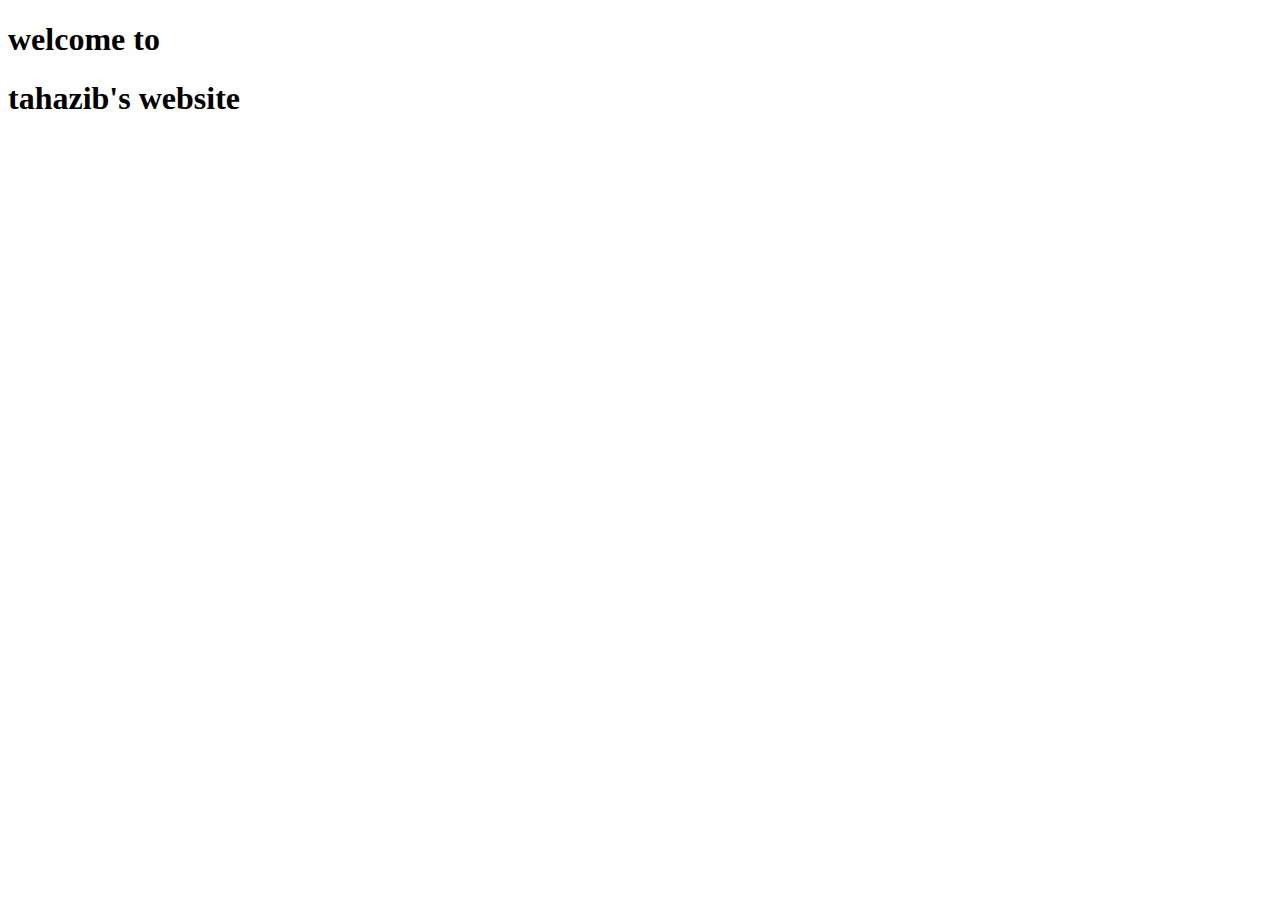
==== index.html @ 4a3f47f8 "new line" ====
<!DOCTYPE html>
<html lang="en">
<head>
    <meta charset="UTF-8">
    <meta http-equiv="X-UA-Compatible" content="IE=edge">
    <meta name="viewport" content="width=device-width, initial-scale=1.0">
    <title>tahazib website</title>
     <link rel="preconnect" href="https://fonts.googleapis.com">
     <link rel="preconnect" href="https://fonts.gstatic.com" crossorigin>
     <link href="https://fonts.googleapis.com/css2?family=Patrick+Hand&display=swap" rel="stylesheet">
</head>
<body>
    <h1>welcome to</h1>
    <h1><span class="namecolor" >tahazib's</span> website</h1>
</body>
</html>
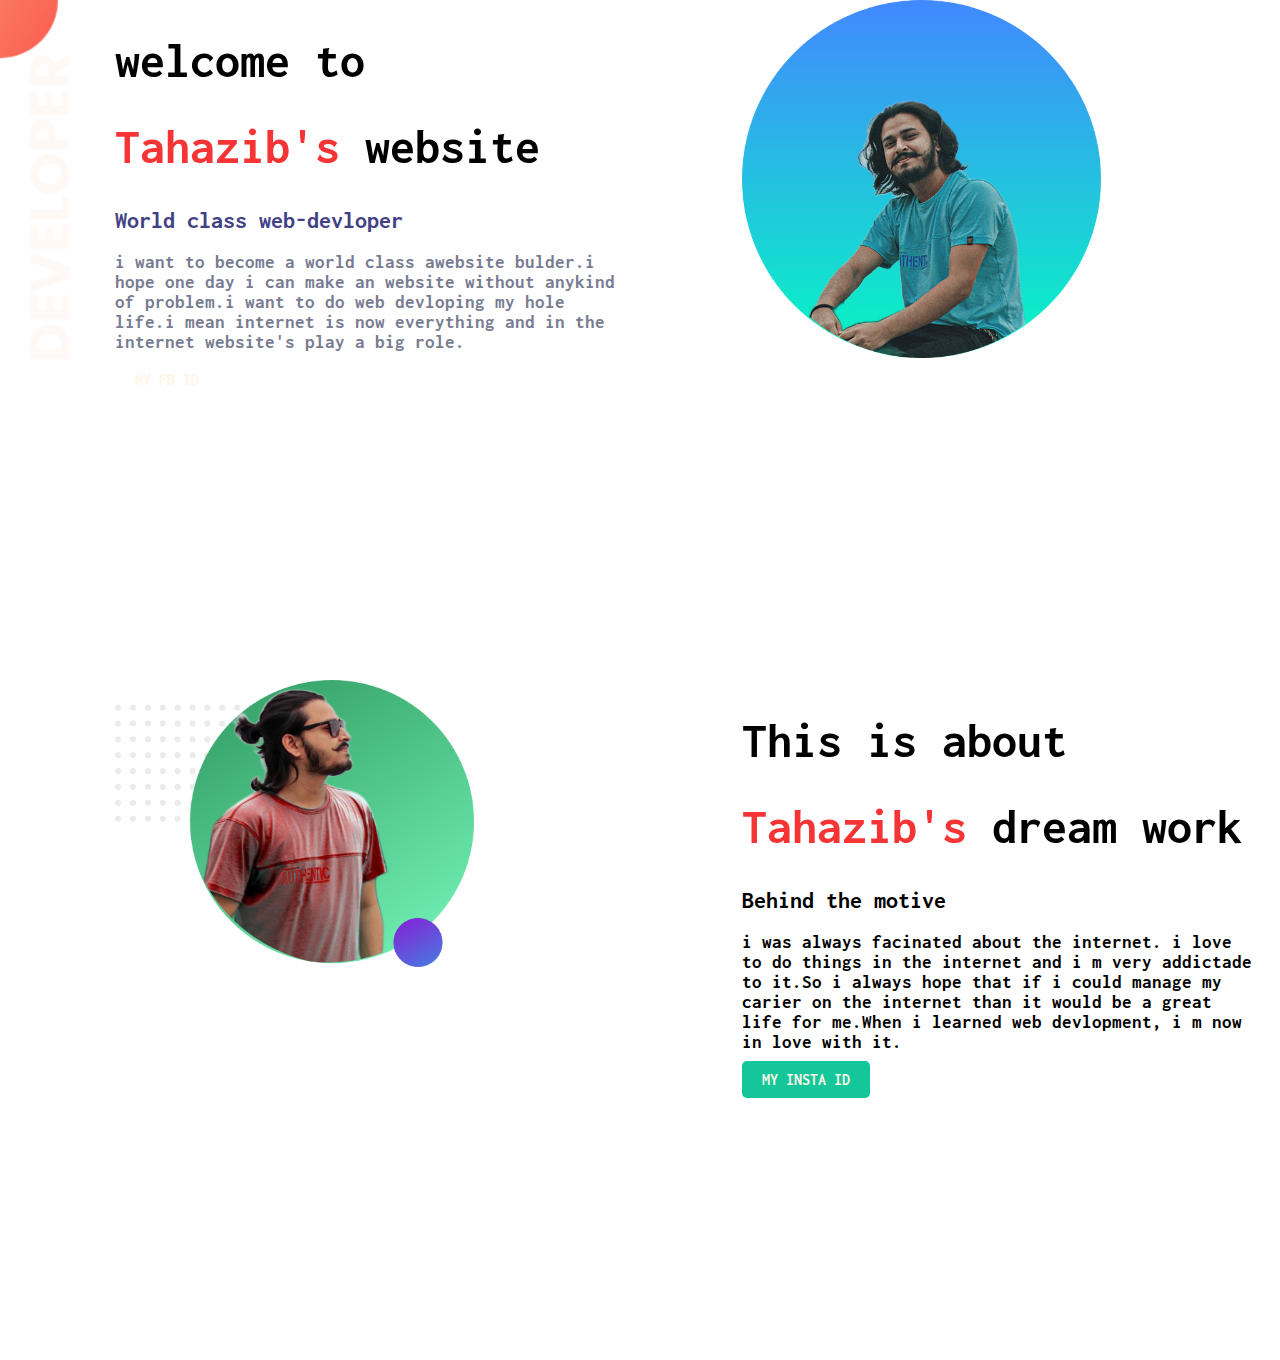
==== commit c055f408: "new push" ====
--- a/index.html
+++ b/index.html
@@ -1,16 +1,46 @@
-<!DOCTYPE html>
-<html lang="en">
-<head>
-    <meta charset="UTF-8">
-    <meta http-equiv="X-UA-Compatible" content="IE=edge">
-    <meta name="viewport" content="width=device-width, initial-scale=1.0">
-    <title>tahazib website</title>
-     <link rel="preconnect" href="https://fonts.googleapis.com">
-     <link rel="preconnect" href="https://fonts.gstatic.com" crossorigin>
-     <link href="https://fonts.googleapis.com/css2?family=Patrick+Hand&display=swap" rel="stylesheet">
-</head>
-<body>
-    <h1>welcome to</h1>
-    <h1><span class="namecolor" >tahazib's</span> website</h1>
-</body>
-</html>+    <!DOCTYPE html>
+    <html lang="en">
+    <head>
+            <meta charset="UTF-8">
+            <meta http-equiv="X-UA-Compatible" content="IE=edge">
+            <meta name="viewport" content="width=device-width, initial-scale=1.0">
+            <title>tahazib website</title>
+            <link rel="stylesheet" href="style.css">
+            <link rel="preconnect" href="https://fonts.googleapis.com">
+            <link rel="preconnect" href="https://fonts.gstatic.com" crossorigin>
+            <link href="https://fonts.googleapis.com/css2?family=Inconsolata:wght@200&display=swap" rel="stylesheet">
+        </head>
+    <body>
+            <section class="top-banner">
+                <div class="half-width">   
+                    <h1>welcome to</h1>
+                    <h1><span class="namecolor" >Tahazib's</span> website</h1>
+                    <h2><span class="testing" >World class web-devloper</span></h2>
+                    <h3 class="ppp"> i want to become a world class awebsite bulder.i hope one day i can make an website without anykind of problem.i want to do web devloping my hole life.i mean internet is now everything and in the internet website's play a big role.</h3> 
+                    <a class="button" target="_blank" href="https://www.facebook.com/mdtahaziburrahman.santo">MY FB ID</a>
+                </div>
+                    
+            
+            <div class="half-width">
+                <img src="images/profile.png" alt="">
+            </div>
+        </section>
+        <section class="dream work">
+            <div class="half-width">
+                <img src="images/profile2.png" alt="">
+
+            </div>
+            <div class="half-width">
+                <h1> This is about</h1> 
+                <h1> <span class="namecolor" >Tahazib's</span> dream work</h1>
+                <h2>Behind the motive</h2>
+                <h3> i was always facinated about the internet. i love to do things in the internet and i m very addictade to it.So i always hope that if i could manage my carier on the internet than it would be a great life for me.When i learned web devlopment, i m now in love with it. 
+                </h3>
+
+                <a class="button2" target="_blank"   href="https://www.instagram.com/tahazib_santo/">MY INSTA ID </a>
+
+            </div>
+
+        </section>
+    </body>
+    </html>--- a/style.css
+++ b/style.css
@@ -0,0 +1,57 @@
+body{
+    font-family: 'Inconsolata', monospace;
+    font-weight:500;
+    margin: 0px;
+}
+
+h1{
+    font-size: 50px;
+}
+.namecolor{
+    color: rgba(243, 13, 13, 0.836);
+}
+.testing{
+    color: rgb(66, 65, 133);
+}
+.ppp{
+    color: rgb(120, 124, 146);
+}
+.half-width{
+    width: 40%;
+    float: left;
+    margin-left:6%;
+    padding-left:3%;
+}
+.half-width img{
+    width:70%;
+}
+.top-banner{
+    background-image: url("images/top-banner.png");
+    background-repeat: no-repeat;
+}
+section{
+    height:600px;
+    padding-bottom:80px ;
+}
+section{
+
+}
+.button{
+    text-decoration: none;
+    background-image: linear-gradient(yellow red);
+    padding:10px 20px;
+    border-radius:5px;
+    color: oldlace;
+    font-weight: 700;
+}
+.button2{
+    text-decoration: none;
+    background-color: rgb(19, 199, 154);
+    padding:10px 20px;
+    border-radius:5px;
+    color: oldlace;
+    font-weight: 700;
+}
+.dream work{
+    background-image: url("images/dream-bg.png");
+}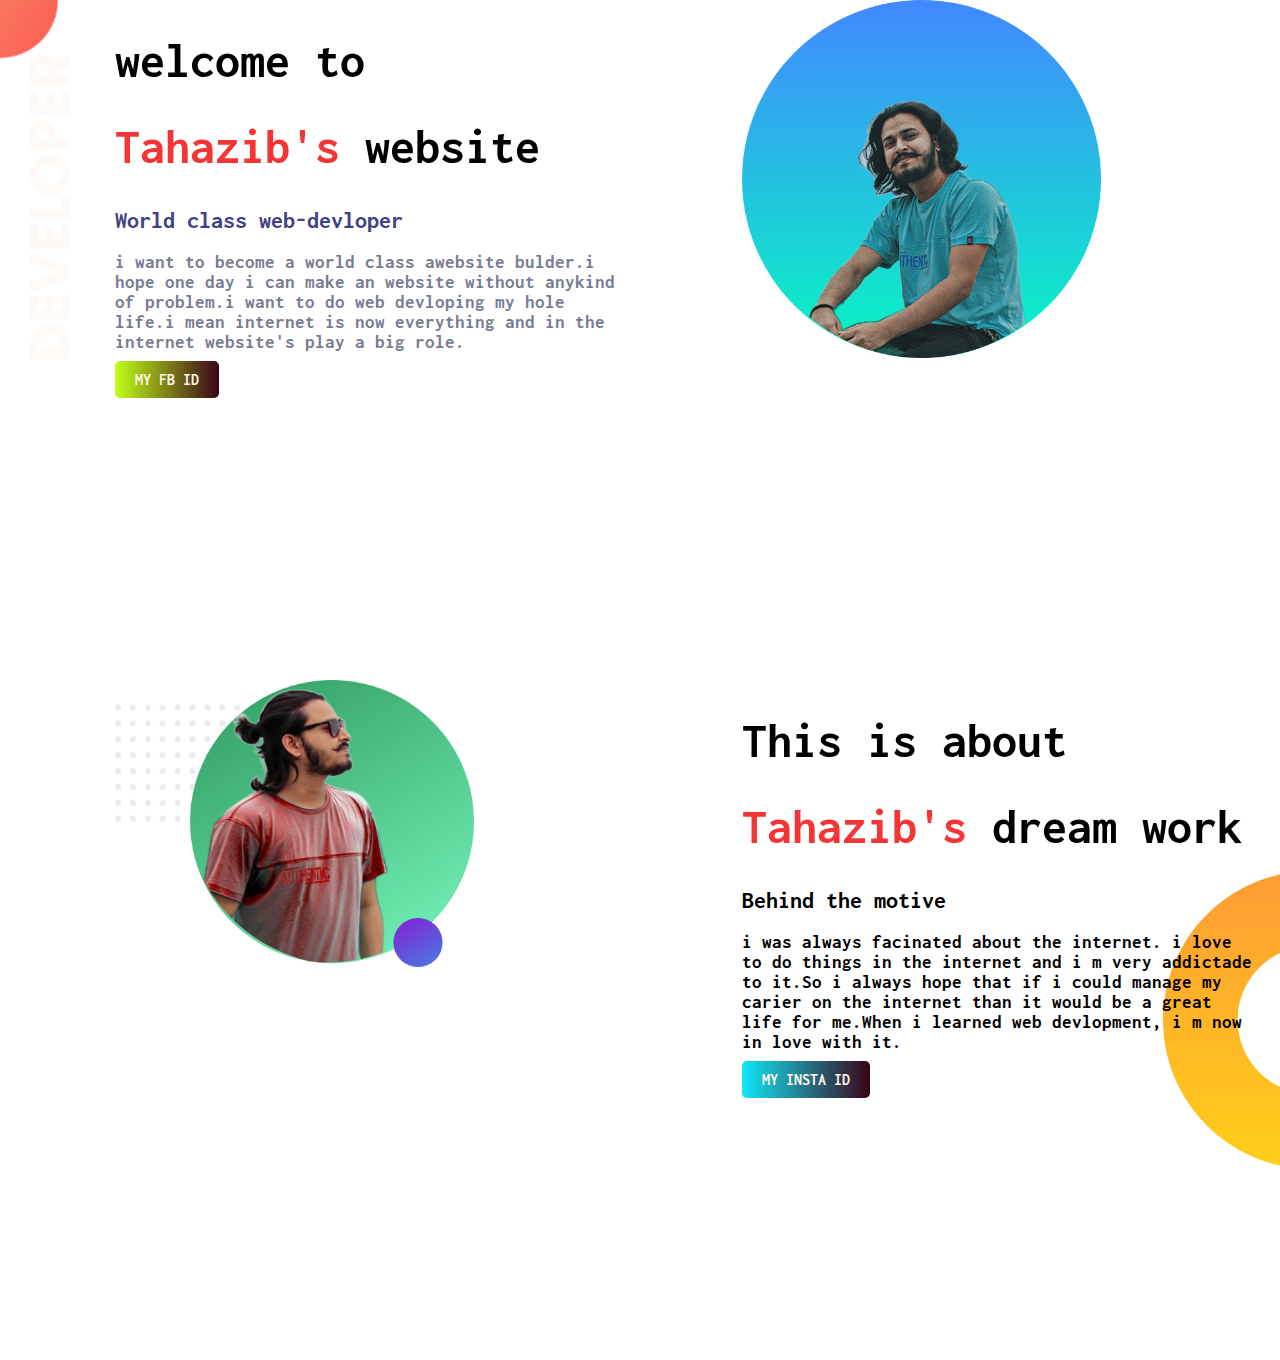
==== commit a76846e9: "last push" ====
--- a/index.html
+++ b/index.html
@@ -25,7 +25,7 @@
                 <img src="images/profile.png" alt="">
             </div>
         </section>
-        <section class="dream work">
+        <section class="dream-work">
             <div class="half-width">
                 <img src="images/profile2.png" alt="">
 
--- a/style.css
+++ b/style.css
@@ -1,57 +1,63 @@
-body{
-    font-family: 'Inconsolata', monospace;
-    font-weight:500;
-    margin: 0px;
-}
+    body{
+        font-family: 'Inconsolata', monospace;
+        font-weight:500;
+        margin: 0px;
+    }
 
-h1{
-    font-size: 50px;
-}
-.namecolor{
-    color: rgba(243, 13, 13, 0.836);
-}
-.testing{
-    color: rgb(66, 65, 133);
-}
-.ppp{
-    color: rgb(120, 124, 146);
-}
-.half-width{
-    width: 40%;
-    float: left;
-    margin-left:6%;
-    padding-left:3%;
-}
-.half-width img{
-    width:70%;
-}
-.top-banner{
-    background-image: url("images/top-banner.png");
-    background-repeat: no-repeat;
-}
-section{
-    height:600px;
-    padding-bottom:80px ;
-}
-section{
-
-}
-.button{
-    text-decoration: none;
-    background-image: linear-gradient(yellow red);
-    padding:10px 20px;
-    border-radius:5px;
-    color: oldlace;
-    font-weight: 700;
-}
-.button2{
-    text-decoration: none;
-    background-color: rgb(19, 199, 154);
-    padding:10px 20px;
-    border-radius:5px;
-    color: oldlace;
-    font-weight: 700;
-}
-.dream work{
-    background-image: url("images/dream-bg.png");
-}+    h1{
+        font-size: 50px;
+    }
+    .namecolor{
+        color: rgba(243, 13, 13, 0.836);
+    }
+    .testing{
+        color: rgb(66, 65, 133);
+    }
+    .ppp{
+        color: rgb(120, 124, 146);
+    }
+    .half-width{
+        width: 40%;
+        float: left;
+        margin-left:6%;
+        padding-left:3%;
+    }
+    .half-width img{
+        width:70%;
+    }
+    .top-banner{
+        background-image: url("images/top-banner.png");
+        background-repeat: no-repeat;
+    }
+    section{
+        height:600px;
+        padding-bottom:80px ;
+    }
+    .button{
+        text-decoration: none;
+        background-image: linear-gradient(to right,#c1ff17 , #3a0318);
+        padding:10px 20px;
+        border-radius:5px;
+        color: oldlace;
+        font-weight: 700;
+        transition: 1s;
+    }
+    .button2{
+        text-decoration: none;
+        background-image: linear-gradient(to right,#0fe7f7 , #3a0318);
+        padding:10px 20px;
+        border-radius:5px;
+        color: oldlace;
+        font-weight: 700;
+    }
+    .dream-work{
+        background-image: url("images/dream-bg.png");
+        background-repeat: no-repeat;
+        background-position: right;
+    }
+    .button:hover{
+        background-image: linear-gradient(to right,#dd0b7f , #26db0e);
+    }
+    .button2:hover{
+        background-image: linear-gradient(to right,#08868f , #7952c2);
+    }
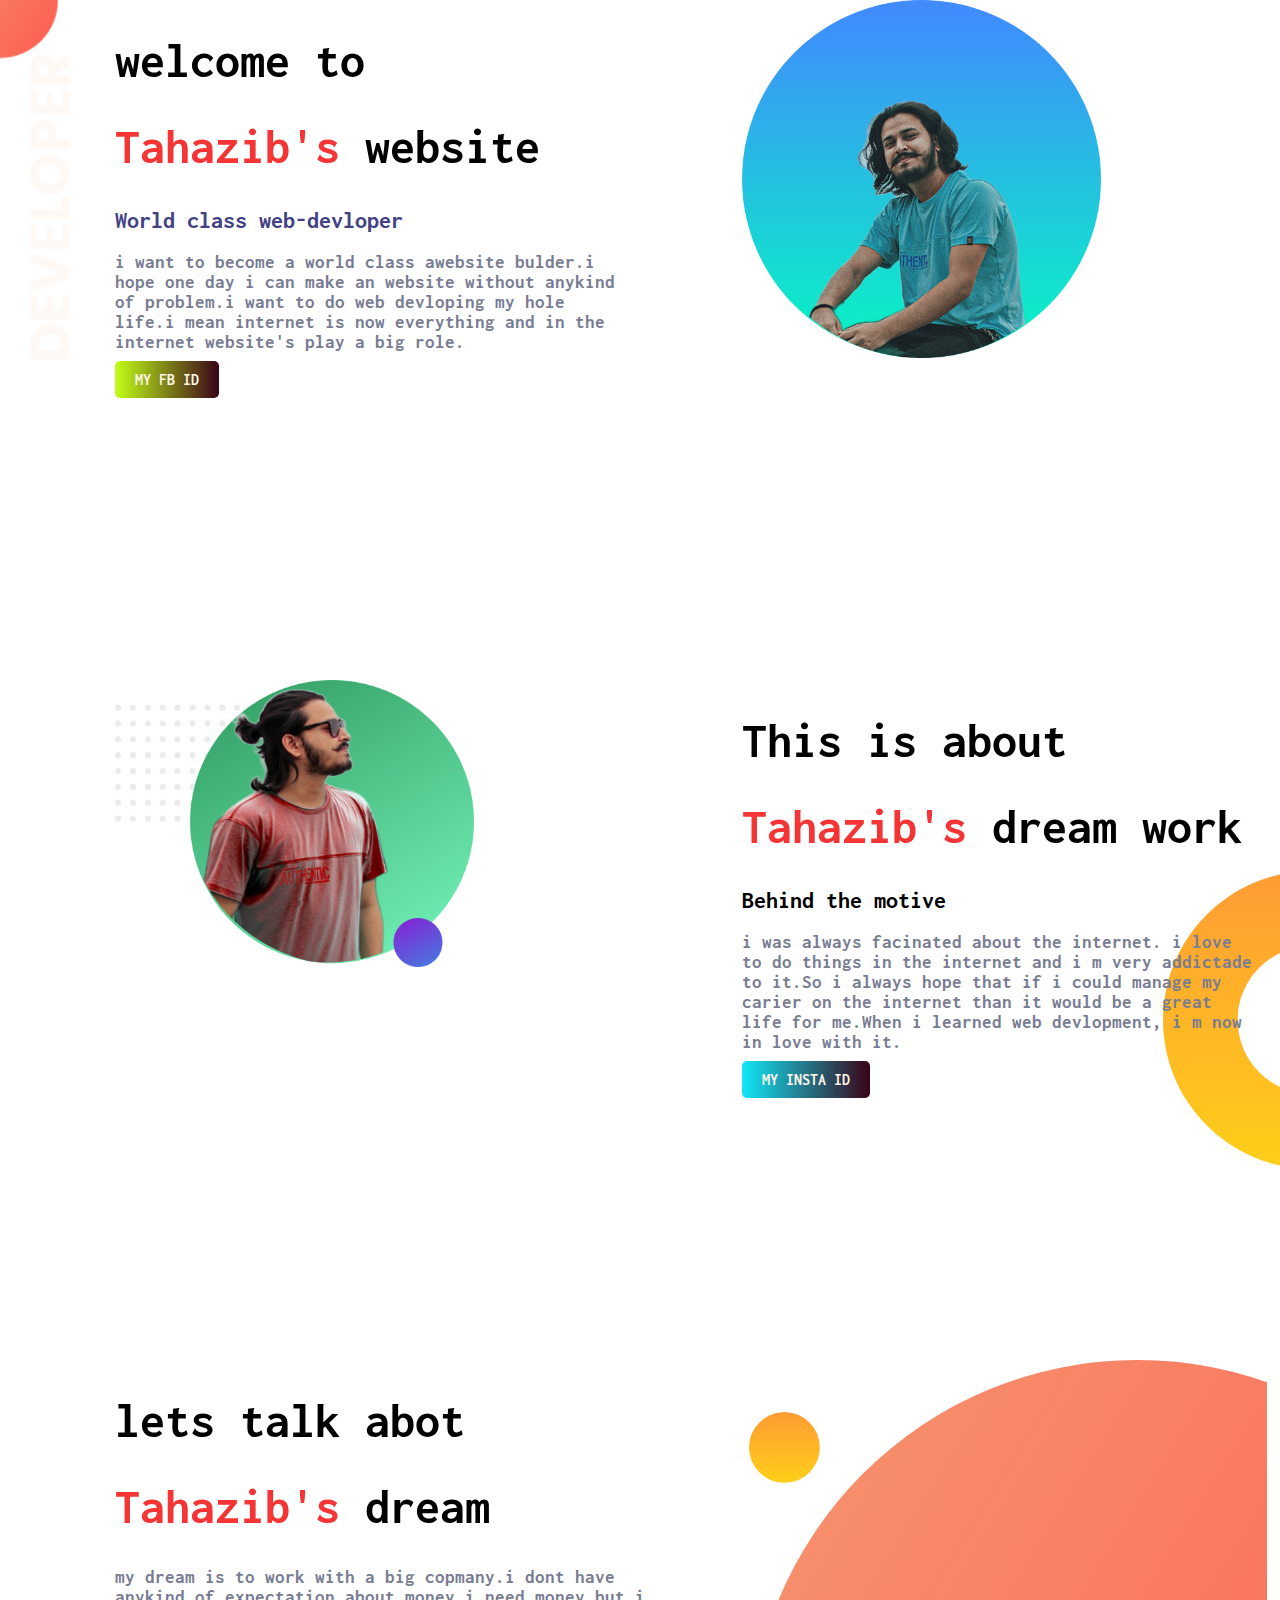
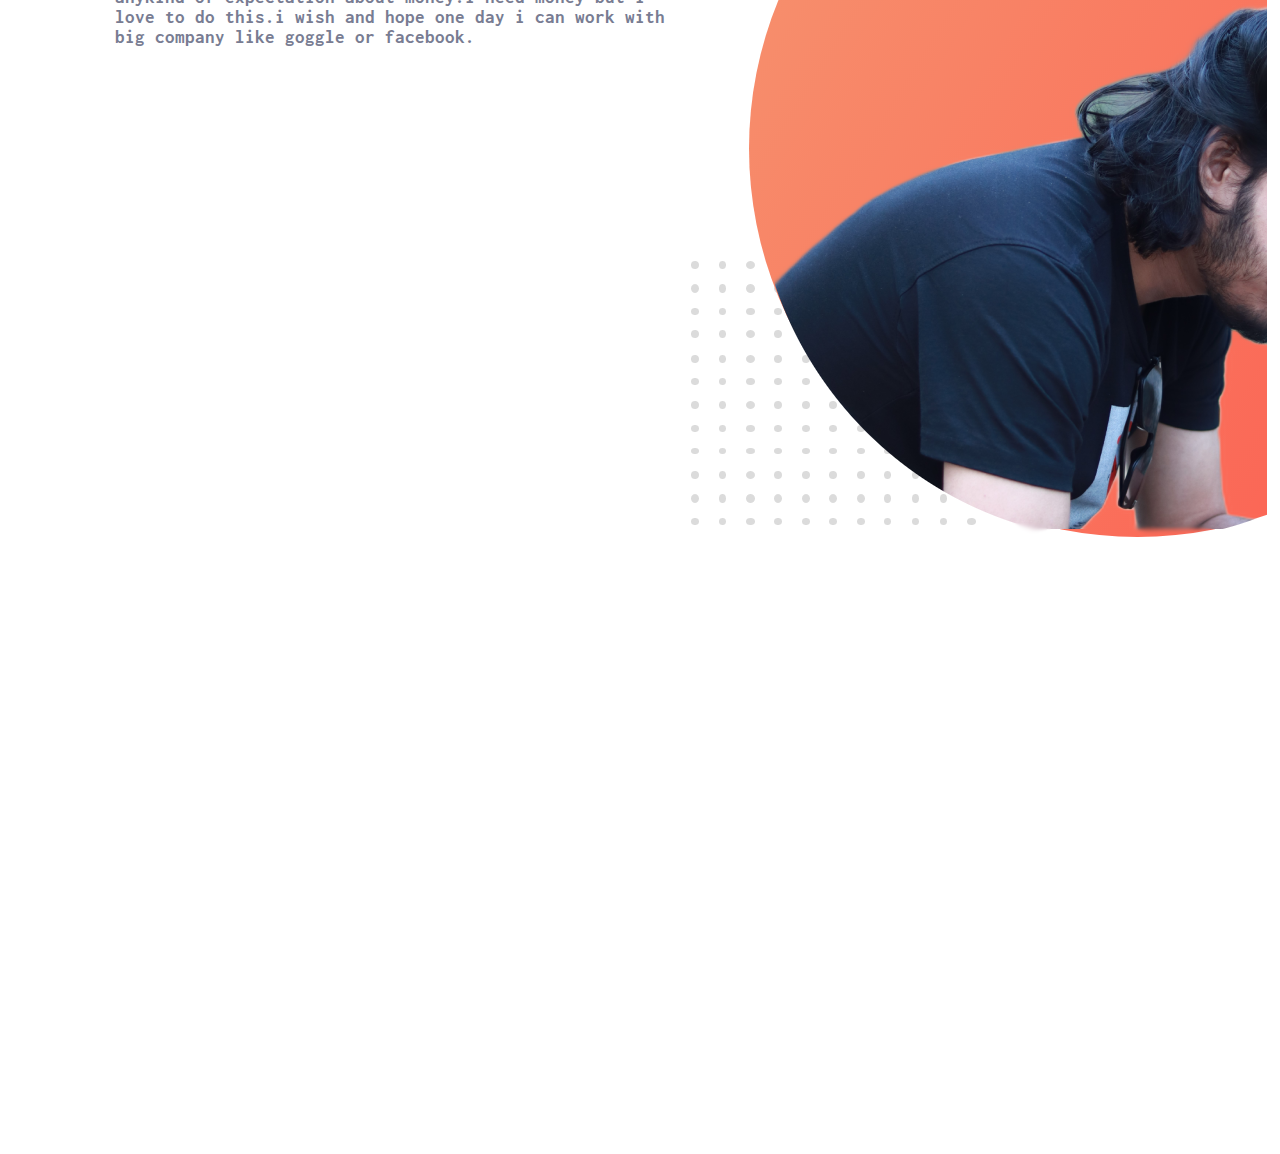
==== commit 3360ccd1: "erd upload" ====
--- a/index.html
+++ b/index.html
@@ -11,7 +11,7 @@
             <link href="https://fonts.googleapis.com/css2?family=Inconsolata:wght@200&display=swap" rel="stylesheet">
         </head>
     <body>
-            <section class="top-banner">
+         <section class="top-banner">
                 <div class="half-width">   
                     <h1>welcome to</h1>
                     <h1><span class="namecolor" >Tahazib's</span> website</h1>
@@ -34,7 +34,7 @@
                 <h1> This is about</h1> 
                 <h1> <span class="namecolor" >Tahazib's</span> dream work</h1>
                 <h2>Behind the motive</h2>
-                <h3> i was always facinated about the internet. i love to do things in the internet and i m very addictade to it.So i always hope that if i could manage my carier on the internet than it would be a great life for me.When i learned web devlopment, i m now in love with it. 
+                <h3 class="ppp" > i was always facinated about the internet. i love to do things in the internet and i m very addictade to it.So i always hope that if i could manage my carier on the internet than it would be a great life for me.When i learned web devlopment, i m now in love with it. 
                 </h3>
 
                 <a class="button2" target="_blank"   href="https://www.instagram.com/tahazib_santo/">MY INSTA ID </a>
@@ -42,5 +42,29 @@
             </div>
 
         </section>
+         <section class="dreamarea">
+            <div class="container">
+                <h1>lets talk abot</h1>
+                <h1> <span class="namecolor">Tahazib's</span>  dream</h1>
+                <h3 class="ppp" >my dream is to work with a big copmany.i dont have anykind of expectation about money.i need money but i love to do this.i wish and hope one day i can work with big company like goggle or facebook.</h3>
+            </div>
+            <div class="content">
+                <img src="images/my-bg.png" alt="photo">
+            </div>
+            
+
+        </section>
+
+        <section class="for-cird">
+            <div class="1st-card">
+                <h1>  </h1>
+
+
+            </div>
+
+
+        </section>
+
+        
     </body>
-    </html>+    </html> --- a/style.css
+++ b/style.css
@@ -61,3 +61,25 @@
     .button2:hover{
         background-image: linear-gradient(to right,#08868f , #7952c2);
     }
+   
+
+    /** section third **/
+
+   .container{
+       width:45%;
+       float:left;
+       margin-left:6%;
+       padding-left:3%;
+
+   }
+
+   .content{
+       width:45%;
+       overflow: hidden;
+   }
+
+    /** section 4th **/
+
+    
+
+
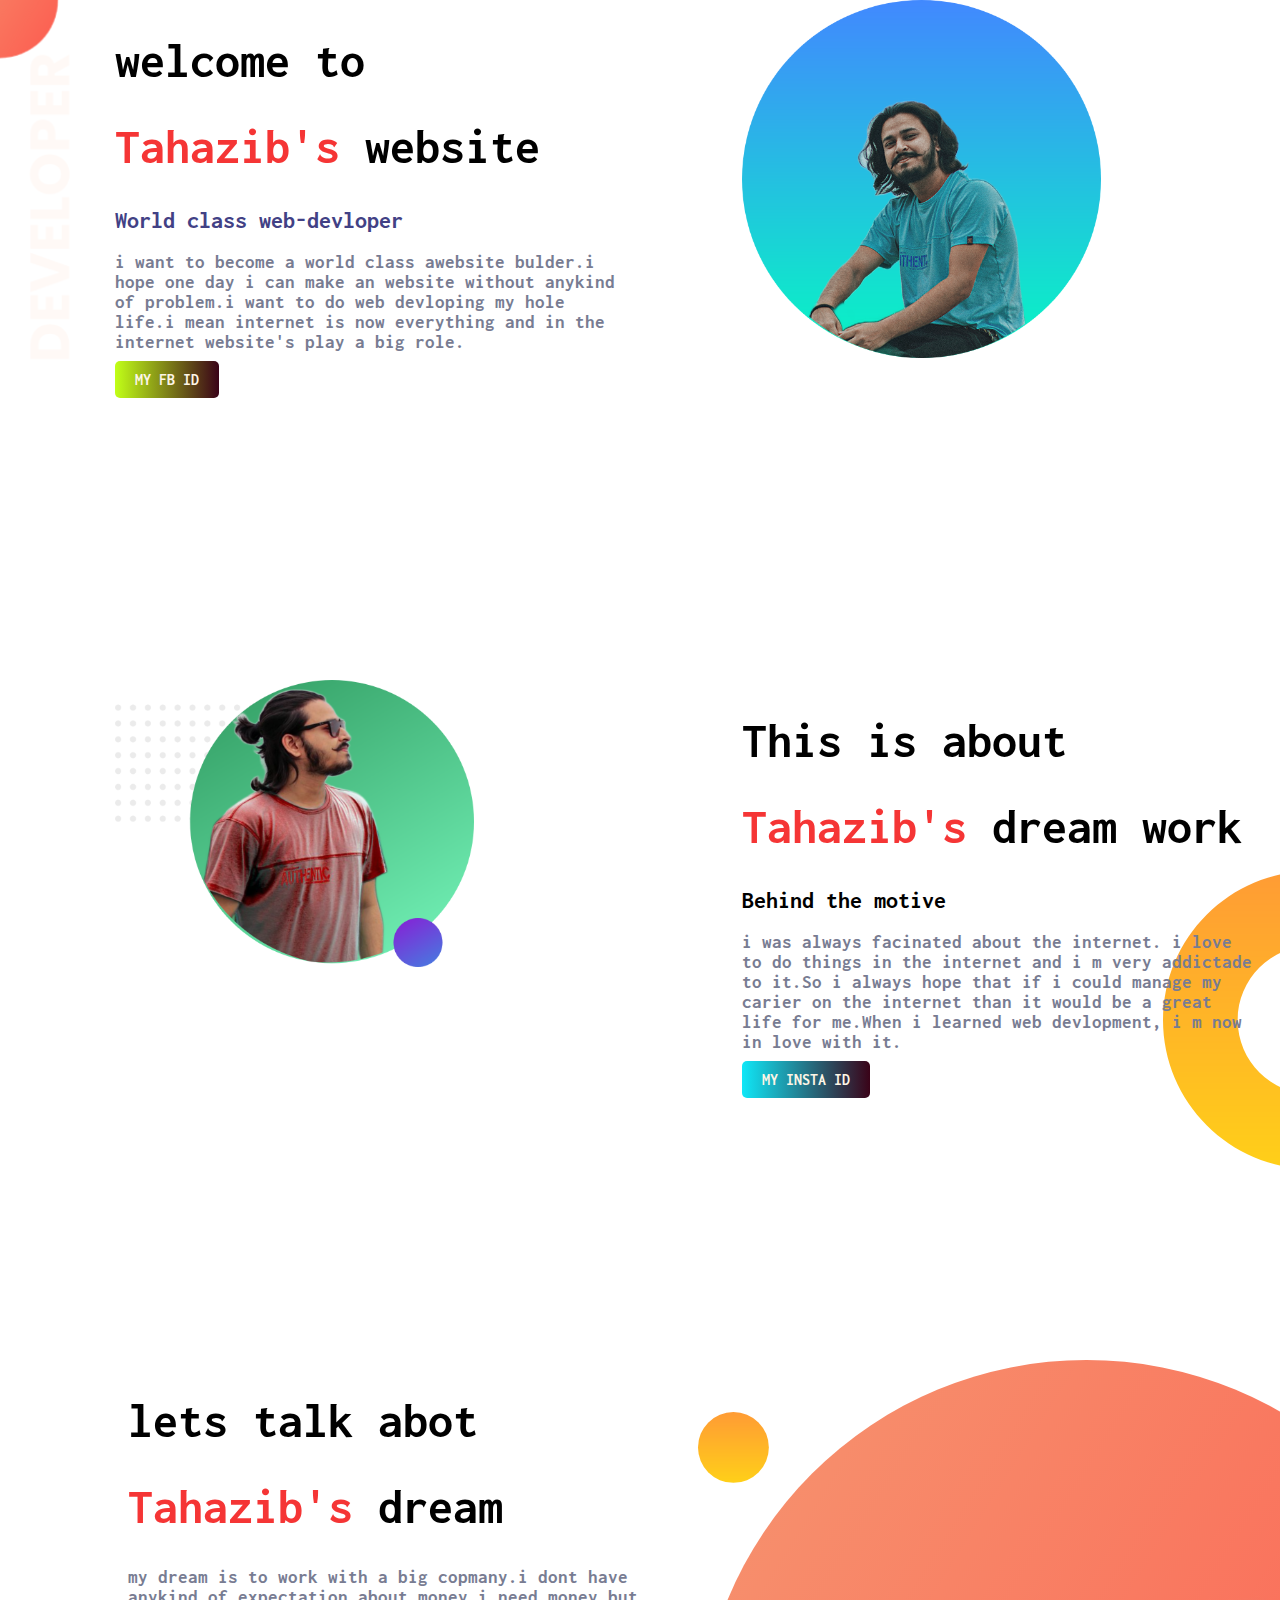
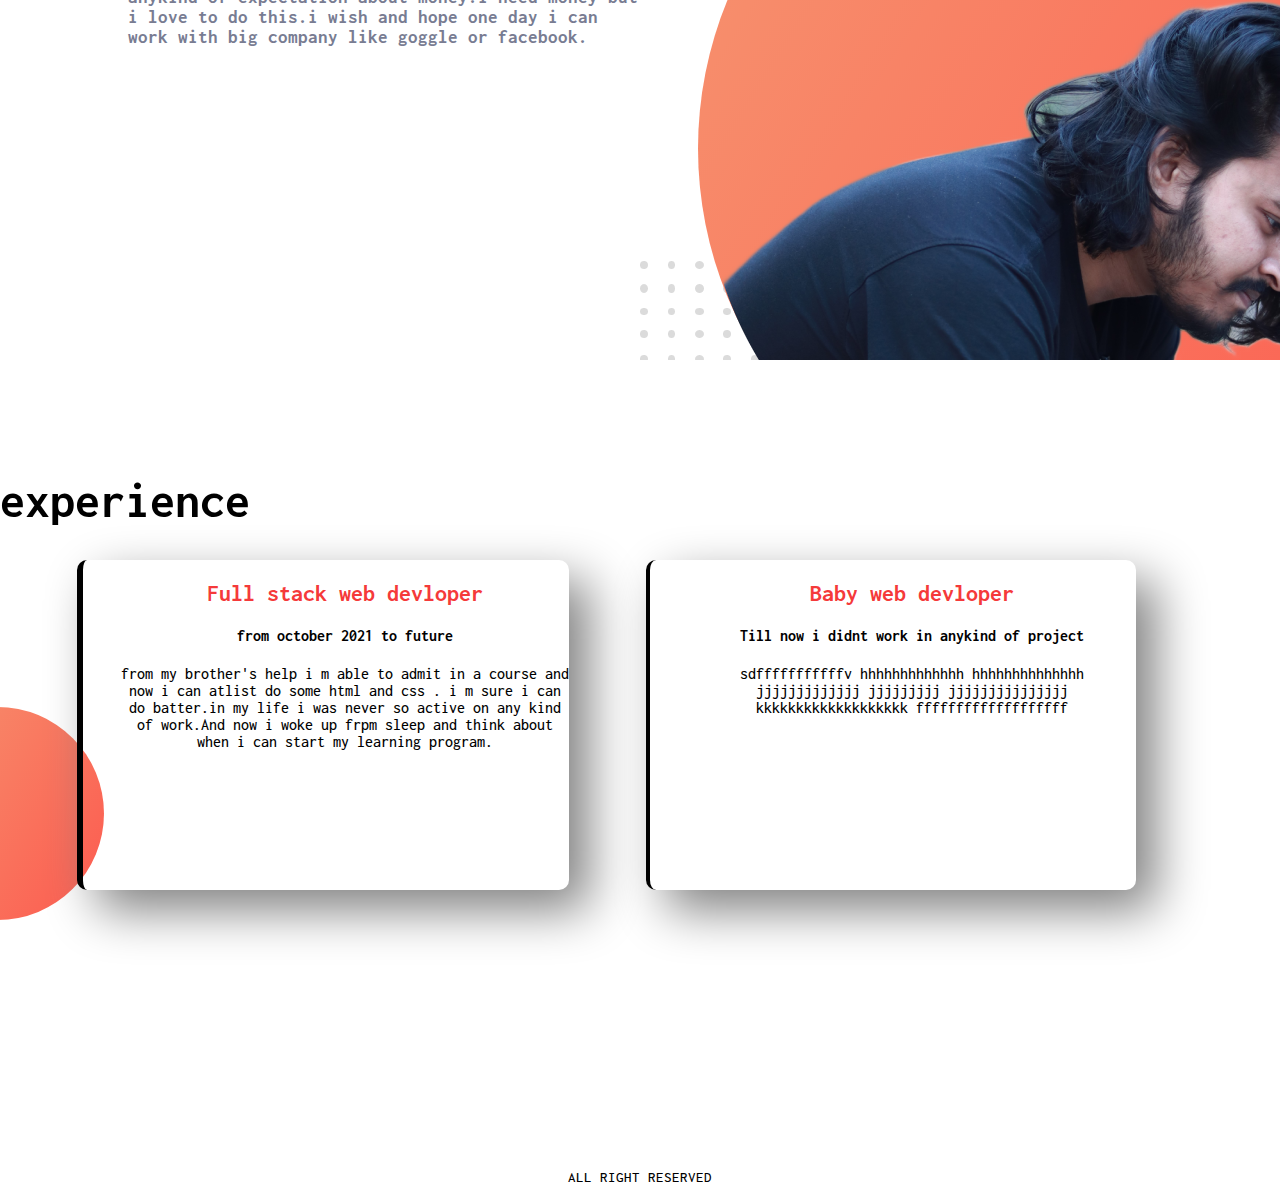
==== commit 285236aa: "last push" ====
--- a/index.html
+++ b/index.html
@@ -11,10 +11,10 @@
             <link href="https://fonts.googleapis.com/css2?family=Inconsolata:wght@200&display=swap" rel="stylesheet">
         </head>
     <body>
-         <section class="top-banner">
+        <section class="top-banner">
                 <div class="half-width">   
                     <h1>welcome to</h1>
-                    <h1><span class="namecolor" >Tahazib's</span> website</h1>
+                    <h1><span class="colorofword" >Tahazib's</span> website</h1>
                     <h2><span class="testing" >World class web-devloper</span></h2>
                     <h3 class="ppp"> i want to become a world class awebsite bulder.i hope one day i can make an website without anykind of problem.i want to do web devloping my hole life.i mean internet is now everything and in the internet website's play a big role.</h3> 
                     <a class="button" target="_blank" href="https://www.facebook.com/mdtahaziburrahman.santo">MY FB ID</a>
@@ -32,7 +32,7 @@
             </div>
             <div class="half-width">
                 <h1> This is about</h1> 
-                <h1> <span class="namecolor" >Tahazib's</span> dream work</h1>
+                <h1> <span class="colorofword" >Tahazib's</span> dream work</h1>
                 <h2>Behind the motive</h2>
                 <h3 class="ppp" > i was always facinated about the internet. i love to do things in the internet and i m very addictade to it.So i always hope that if i could manage my carier on the internet than it would be a great life for me.When i learned web devlopment, i m now in love with it. 
                 </h3>
@@ -42,10 +42,10 @@
             </div>
 
         </section>
-         <section class="dreamarea">
+        <section class="dreamarea">
             <div class="container">
                 <h1>lets talk abot</h1>
-                <h1> <span class="namecolor">Tahazib's</span>  dream</h1>
+                <h1> <span class="colorofword">Tahazib's</span>  dream</h1>
                 <h3 class="ppp" >my dream is to work with a big copmany.i dont have anykind of expectation about money.i need money but i love to do this.i wish and hope one day i can work with big company like goggle or facebook.</h3>
             </div>
             <div class="content">
@@ -55,16 +55,23 @@
 
         </section>
 
-        <section class="for-cird">
-            <div class="1st-card">
-                <h1>  </h1>
-
-
+        <section class="for-card">
+            <h1 class="experience" >experience</h1>
+            <div id="orange" class="half-width card">
+                <h2> <span class="colorofword" > Full stack web devloper </span></h2>
+                <h4> from october 2021 to future  </h4>
+                <p> from my brother's help i m able to admit in a course and now i can atlist do some html and css . i m sure i can do batter.in my life i was never so active on any kind of work.And now i woke up frpm sleep and think about when i can start my learning program.
+                </p>
             </div>
-
-
+            <div id="blue" class="half-width card"> 
+                <h2> <span class="colorofword">Baby web devloper </span> </h2>
+                <h4> Till now i didnt work in anykind of project</h4>
+                <p> sdfffffffffffv hhhhhhhhhhhhh hhhhhhhhhhhhhh jjjjjjjjjjjjj jjjjjjjjj jjjjjjjjjjjjjjj kkkkkkkkkkkkkkkkkkk fffffffffffffffffff </p>
+            </div>
         </section>
-
+    <footer> 
+        <p>ALL RIGHT RESERVED</p>
+    </footer>
         
     </body>
     </html> --- a/style.css
+++ b/style.css
@@ -3,11 +3,10 @@
         font-weight:500;
         margin: 0px;
     }
-
     h1{
         font-size: 50px;
     }
-    .namecolor{
+    .colorofword{
         color: rgba(243, 13, 13, 0.836);
     }
     .testing{
@@ -61,25 +60,52 @@
     .button2:hover{
         background-image: linear-gradient(to right,#08868f , #7952c2);
     }
-   
 
     /** section third **/
 
-   .container{
-       width:45%;
-       float:left;
-       margin-left:6%;
-       padding-left:3%;
-
-   }
-
-   .content{
-       width:45%;
-       overflow: hidden;
-   }
+    .container{
+        width:40%;
+        height:40%;
+        float:left;
+        margin-left:6%;
+        padding-left:4%;
+    }
+    .content {
+        width:30px%;
+        height:100%;
+        overflow: hidden;
+    }
 
     /** section 4th **/
-
-    
+    .exoerience{
+        margin:20px 40px ;
+        padding: 20px;
+    }
+    .card{
+    box-shadow:20px 20px 50px gray;
+    border-radius:10px;
+    height:55%;
+    width:35%;
+    text-align: center;
+    }
+    .for-card{
+        background-image: url(images/exp-bg.png);
+        background-repeat:no-repeat;
+        background-position: left;
+    }
+    #orange{
+        border-left: 6px solid;
+        border-image: linear-gradient (#f0cc04de , #5e7e06);
+        border-image-slice: 1;
+    }
+    #blue{
+        border-left:4px solid;
+    }
+    footer p{
+        text-align: center;
+        font-size:15px;
+    }
 
 
+
+
